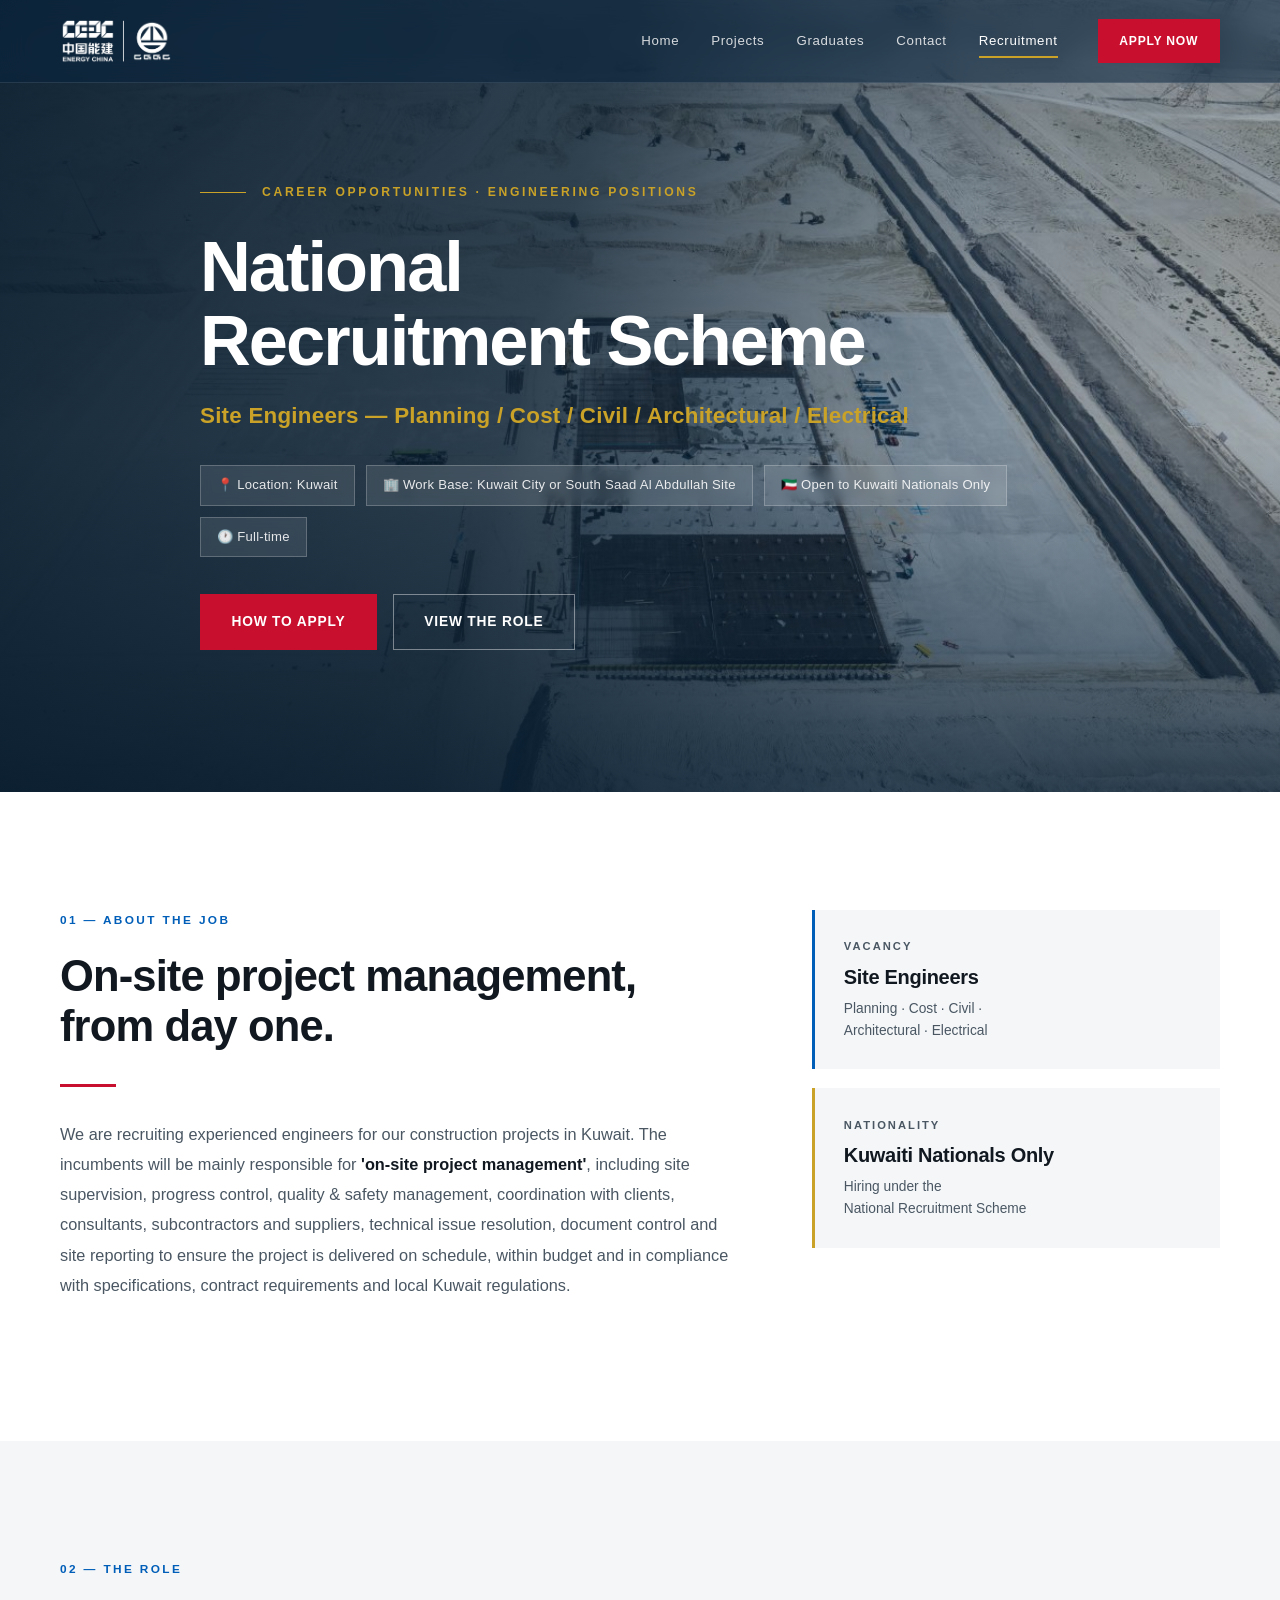
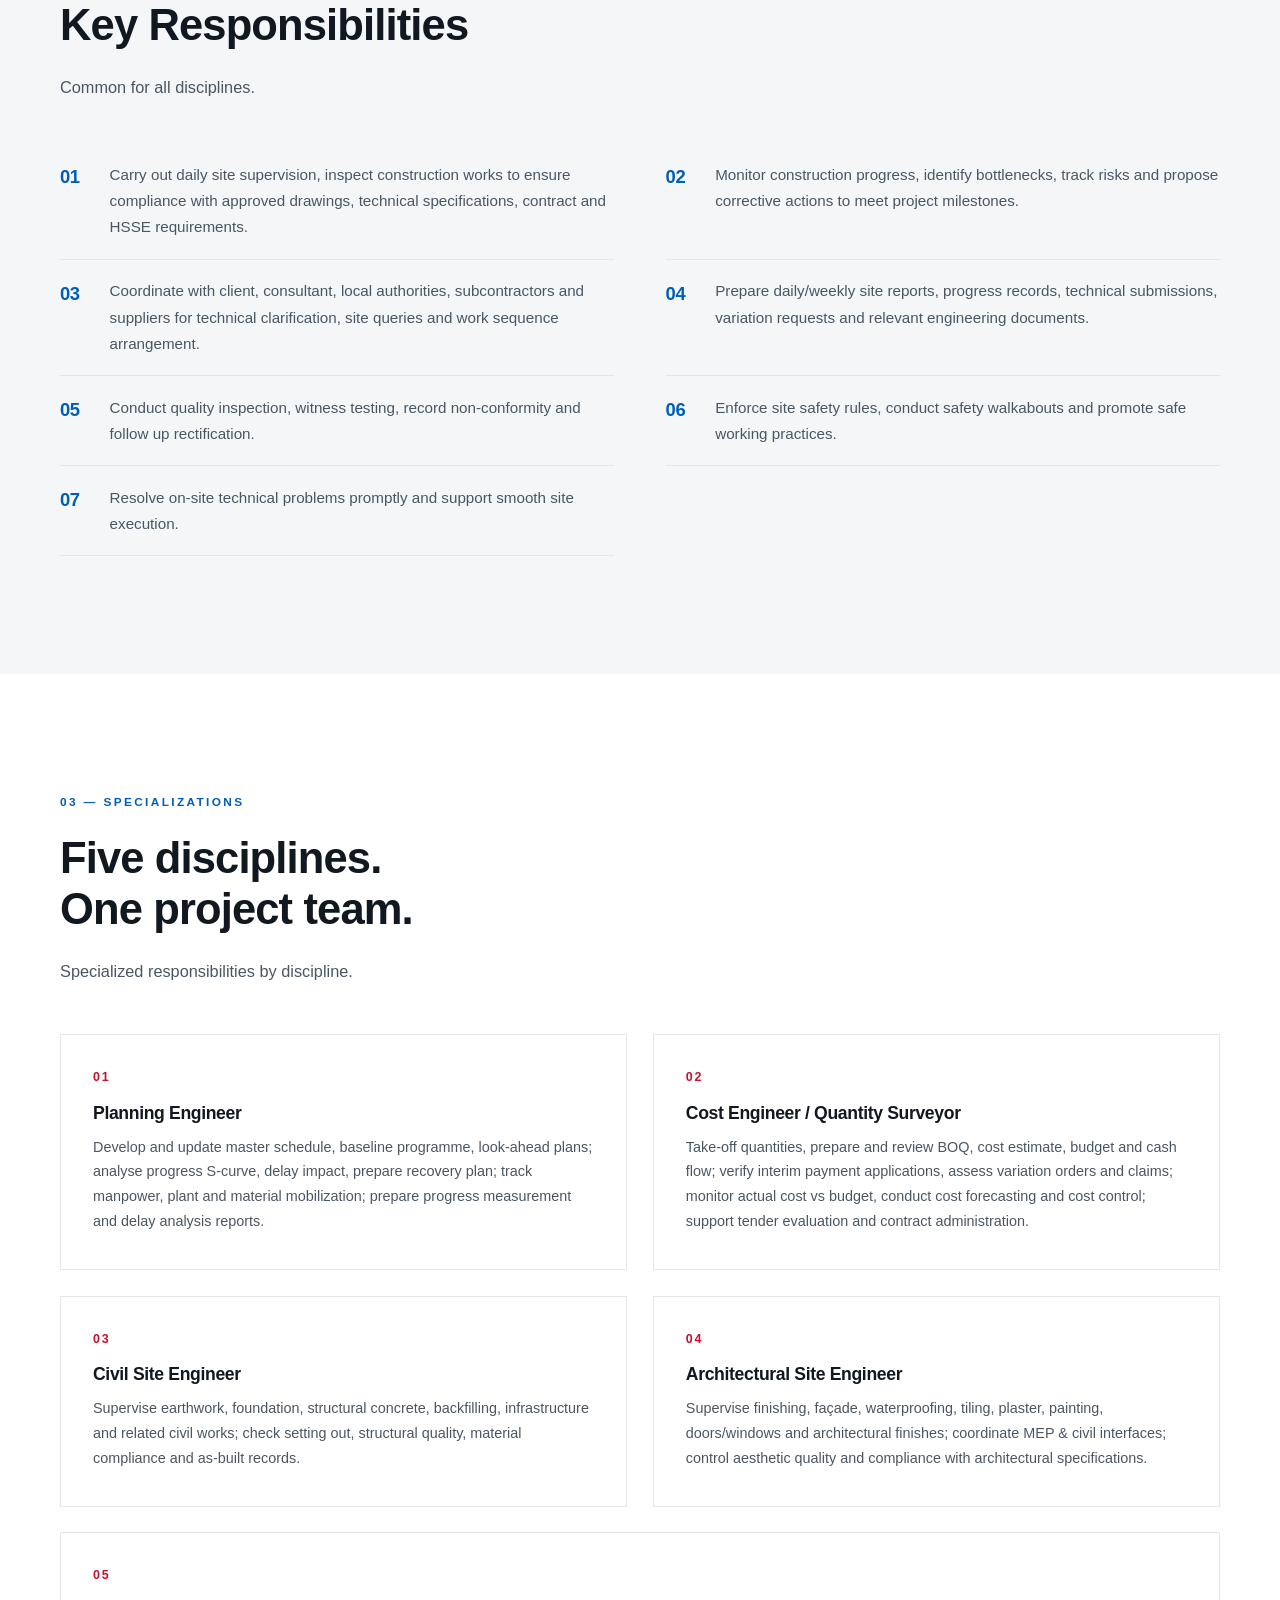
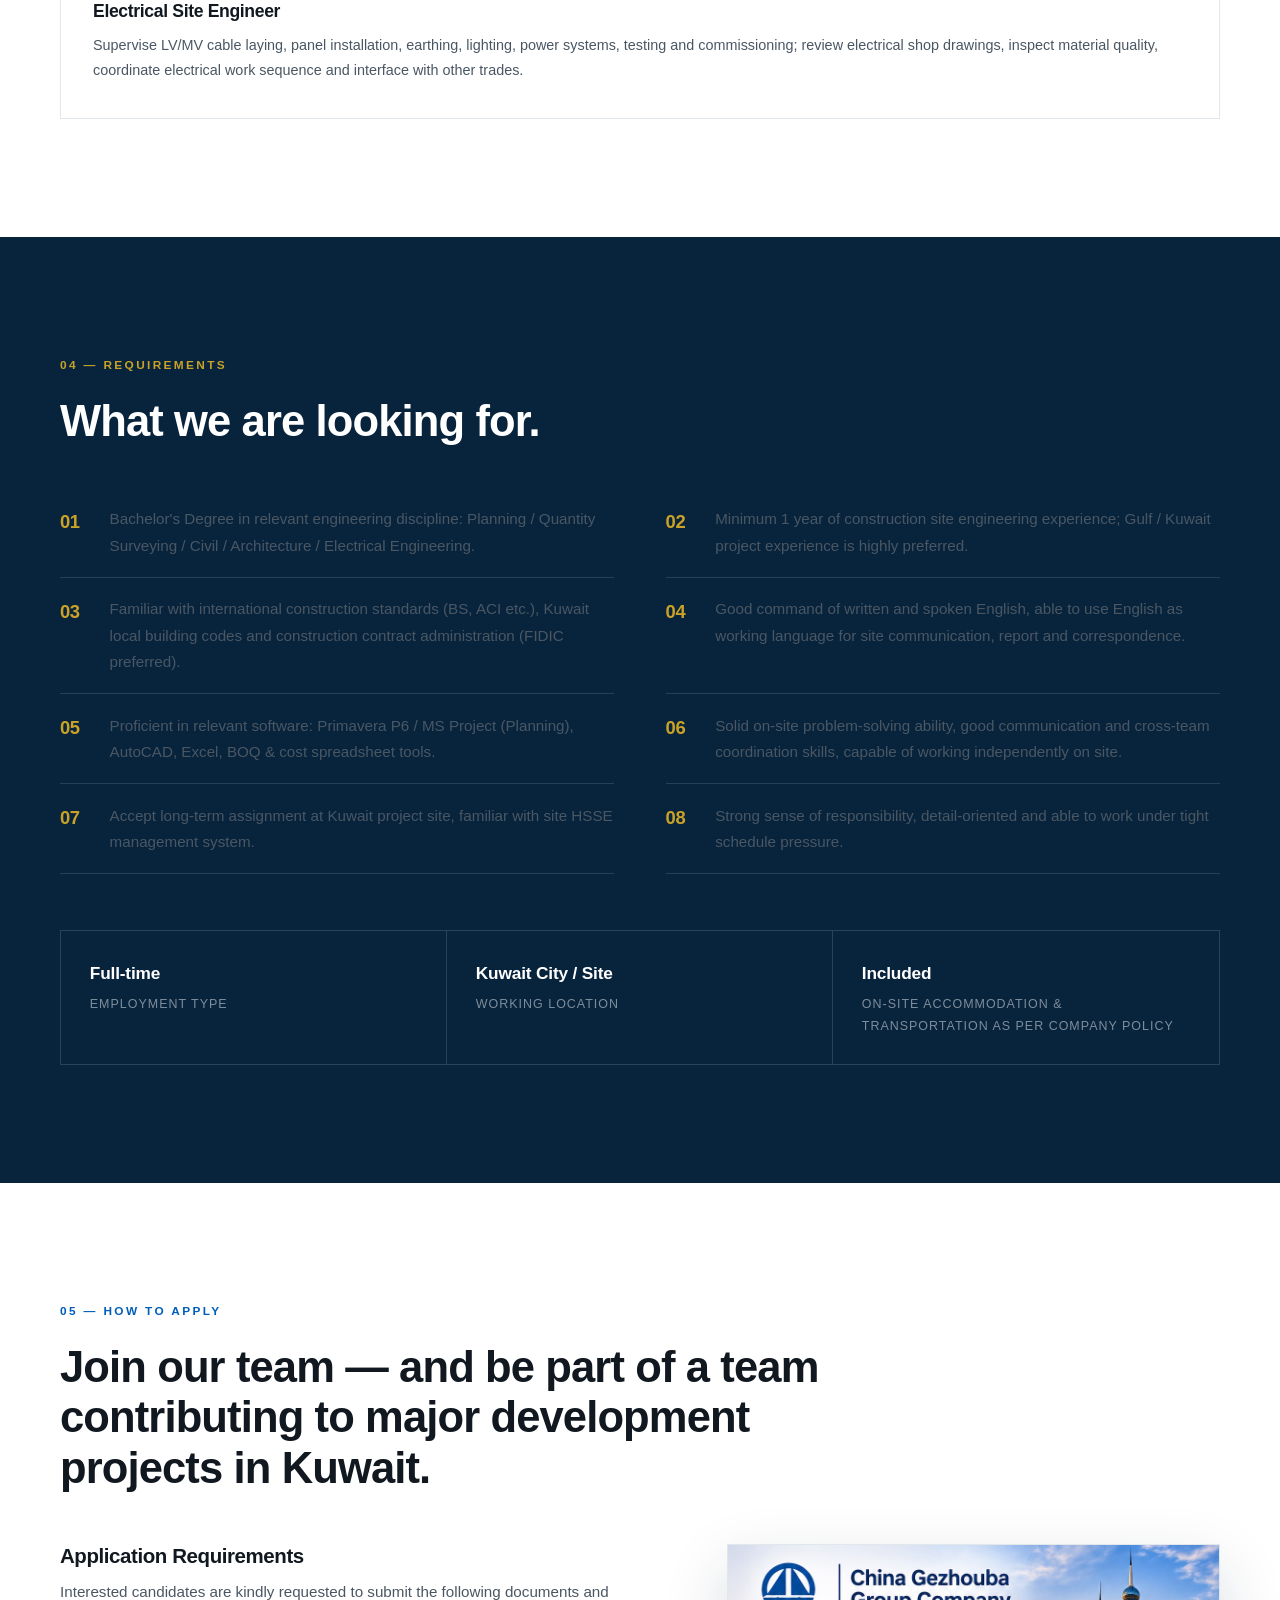
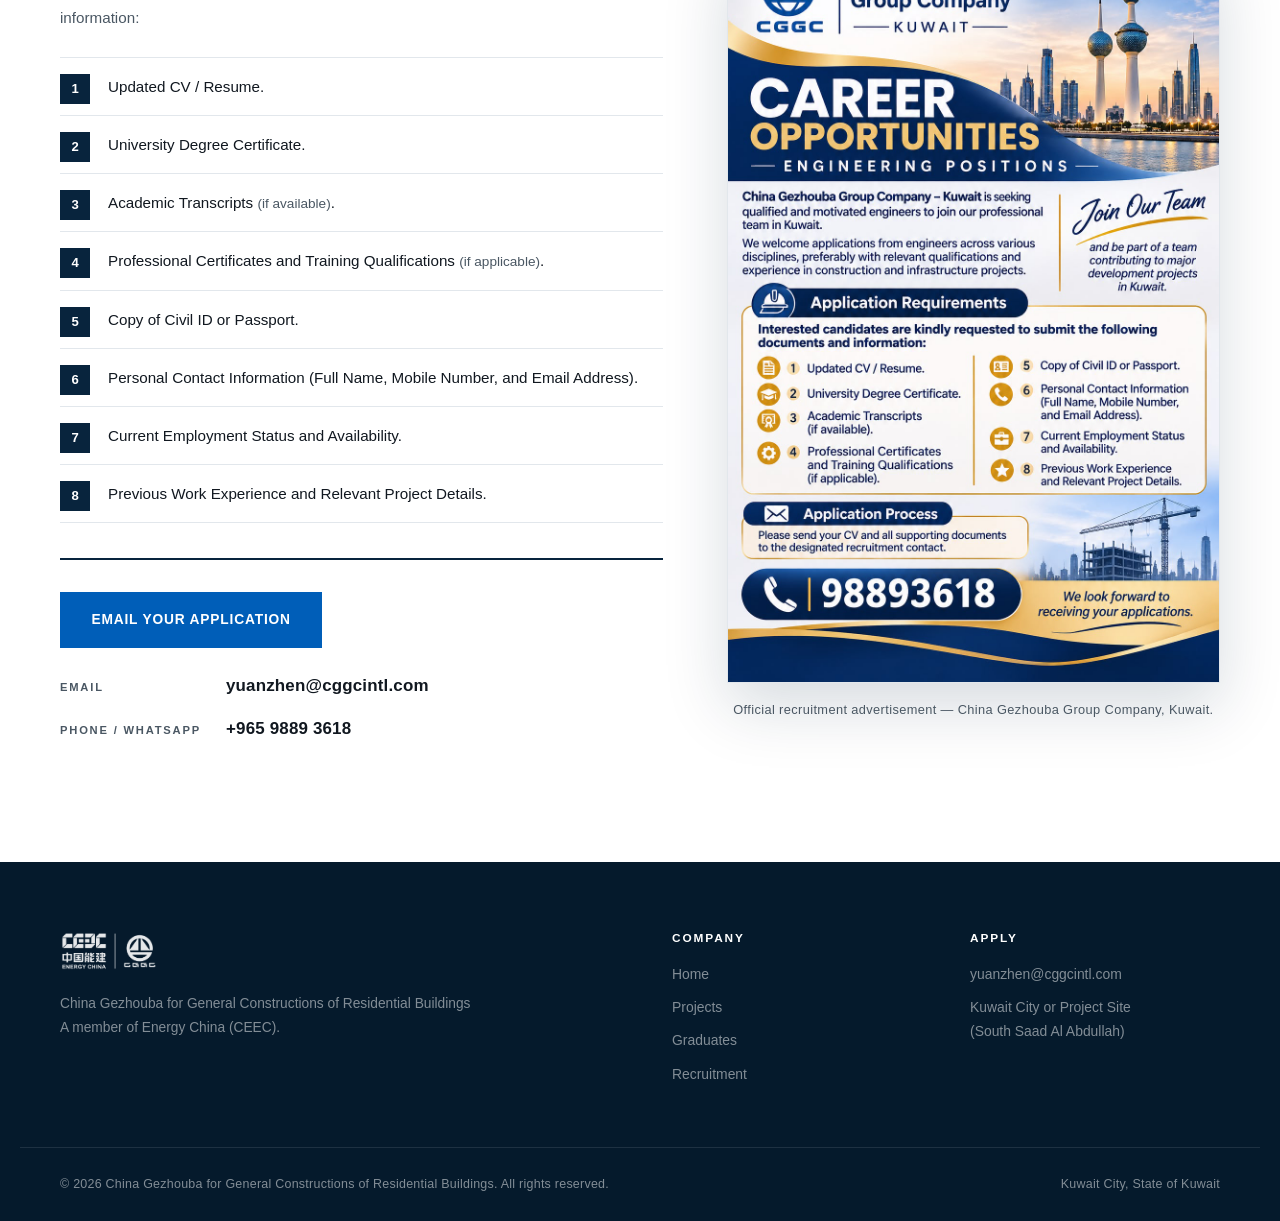
==== recruit.html @ ba500a35 "Add National Recruitment Scheme careers page for Kuwaiti site engineers" ====
<!DOCTYPE html>
<html lang="en">
<head>
<meta charset="UTF-8">
<meta name="viewport" content="width=device-width, initial-scale=1.0">
<title>National Recruitment Scheme — Site Engineers | China Gezhouba Kuwait</title>
<meta name="description" content="China Gezhouba for General Constructions of Residential Buildings is recruiting Kuwaiti Site Engineers (Planning / Cost / Civil / Architectural / Electrical) for projects in Kuwait under the National Recruitment Scheme.">
<meta name="keywords" content="Kuwait jobs, Kuwaiti engineers, site engineer vacancy, national recruitment scheme, China Gezhouba Kuwait careers, civil engineer Kuwait, planning engineer Kuwait">
<meta property="og:type" content="website">
<meta property="og:title" content="National Recruitment Scheme — Site Engineers (Kuwaiti Nationals)">
<meta property="og:description" content="Join China Gezhouba Kuwait as a Site Engineer — Planning, Cost, Civil, Architectural or Electrical. Apply now.">
<meta property="og:image" content="assets/img/job-ad.jpeg">
<link rel="icon" type="image/png" href="assets/img/logo.png">
<link rel="stylesheet" href="styles.css">
<link rel="stylesheet" href="recruit.css">
</head>
<body class="recruit-page">

<!-- ============ HEADER ============ -->
<header class="site-header solid" id="header">
  <div class="container header-inner">
    <a href="index.html" class="brand" aria-label="Back to company home">
      <img src="assets/img/logo.png" alt="China Gezhouba · Energy China" class="brand-logo">
    </a>
    <nav class="nav" id="nav">
      <a href="index.html">Home</a>
      <a href="index.html#projects">Projects</a>
      <a href="index.html#careers">Graduates</a>
      <a href="index.html#contact">Contact</a>
      <a href="recruit.html" class="nav-active">Recruitment</a>
    </nav>
    <a href="#apply" class="btn btn-sm btn-accent header-cta">Apply Now</a>
    <button class="nav-toggle" id="navToggle" aria-label="Toggle navigation" aria-expanded="false">
      <span></span><span></span><span></span>
    </button>
  </div>
</header>

<!-- ============ HERO ============ -->
<section class="rhero">
  <div class="rhero-bg" style="background-image:url('assets/img/project-construction.jpg')"></div>
  <div class="hero-overlay"></div>
  <div class="container rhero-content">
    <p class="eyebrow"><span class="eyebrow-line"></span>Career Opportunities · Engineering Positions</p>
    <h1>National<br>Recruitment Scheme</h1>
    <p class="rhero-sub">Site Engineers — Planning / Cost / Civil / Architectural / Electrical</p>
    <div class="rhero-tags">
      <span class="rtag">📍 Location: Kuwait</span>
      <span class="rtag">🏢 Work Base: Kuwait City or South Saad Al Abdullah Site</span>
      <span class="rtag">🇰🇼 Open to Kuwaiti Nationals Only</span>
      <span class="rtag">🕐 Full-time</span>
    </div>
    <div class="hero-actions">
      <a href="#apply" class="btn btn-accent">How to Apply</a>
      <a href="#vacancy" class="btn btn-ghost">View the Role</a>
    </div>
  </div>
</section>

<!-- ============ JOB SUMMARY ============ -->
<section class="section" id="vacancy">
  <div class="container">
    <div class="rgrid">
      <div class="reveal">
        <p class="section-label">01 — About the Job</p>
        <h2 class="section-title">On-site project management,<br>from day one.</h2>
        <div class="rule"></div>
        <p class="about-body">We are recruiting experienced engineers for our construction projects in Kuwait. The incumbents will be mainly responsible for <strong>'on-site project management'</strong>, including site supervision, progress control, quality &amp; safety management, coordination with clients, consultants, subcontractors and suppliers, technical issue resolution, document control and site reporting to ensure the project is delivered on schedule, within budget and in compliance with specifications, contract requirements and local Kuwait regulations.</p>
      </div>
      <aside class="rside reveal">
        <div class="kicker-card">
          <p class="kicker-title">Vacancy</p>
          <strong>Site Engineers</strong>
          <p class="kicker-list">Planning · Cost · Civil ·<br>Architectural · Electrical</p>
        </div>
        <div class="kicker-card gold">
          <p class="kicker-title">Nationality</p>
          <strong>Kuwaiti Nationals Only</strong>
          <p class="kicker-list">Hiring under the<br>National Recruitment Scheme</p>
        </div>
      </aside>
    </div>
  </div>
</section>

<!-- ============ RESPONSIBILITIES ============ -->
<section class="section section-mist" id="responsibilities">
  <div class="container">
    <div class="reveal">
      <p class="section-label">02 — The Role</p>
      <h2 class="section-title">Key Responsibilities</h2>
      <p class="section-sub">Common for all disciplines.</p>
    </div>
    <ol class="rlist reveal">
      <li>Carry out daily site supervision, inspect construction works to ensure compliance with approved drawings, technical specifications, contract and HSSE requirements.</li>
      <li>Monitor construction progress, identify bottlenecks, track risks and propose corrective actions to meet project milestones.</li>
      <li>Coordinate with client, consultant, local authorities, subcontractors and suppliers for technical clarification, site queries and work sequence arrangement.</li>
      <li>Prepare daily/weekly site reports, progress records, technical submissions, variation requests and relevant engineering documents.</li>
      <li>Conduct quality inspection, witness testing, record non-conformity and follow up rectification.</li>
      <li>Enforce site safety rules, conduct safety walkabouts and promote safe working practices.</li>
      <li>Resolve on-site technical problems promptly and support smooth site execution.</li>
    </ol>
  </div>
</section>

<!-- ============ DISCIPLINES ============ -->
<section class="section" id="disciplines">
  <div class="container">
    <div class="reveal">
      <p class="section-label">03 — Specializations</p>
      <h2 class="section-title">Five disciplines.<br>One project team.</h2>
      <p class="section-sub">Specialized responsibilities by discipline.</p>
    </div>
    <div class="disc-grid">
      <article class="disc-card reveal">
        <span class="disc-no">01</span>
        <h3>Planning Engineer</h3>
        <p>Develop and update master schedule, baseline programme, look-ahead plans; analyse progress S-curve, delay impact, prepare recovery plan; track manpower, plant and material mobilization; prepare progress measurement and delay analysis reports.</p>
      </article>
      <article class="disc-card reveal">
        <span class="disc-no">02</span>
        <h3>Cost Engineer / Quantity Surveyor</h3>
        <p>Take-off quantities, prepare and review BOQ, cost estimate, budget and cash flow; verify interim payment applications, assess variation orders and claims; monitor actual cost vs budget, conduct cost forecasting and cost control; support tender evaluation and contract administration.</p>
      </article>
      <article class="disc-card reveal">
        <span class="disc-no">03</span>
        <h3>Civil Site Engineer</h3>
        <p>Supervise earthwork, foundation, structural concrete, backfilling, infrastructure and related civil works; check setting out, structural quality, material compliance and as-built records.</p>
      </article>
      <article class="disc-card reveal">
        <span class="disc-no">04</span>
        <h3>Architectural Site Engineer</h3>
        <p>Supervise finishing, façade, waterproofing, tiling, plaster, painting, doors/windows and architectural finishes; coordinate MEP &amp; civil interfaces; control aesthetic quality and compliance with architectural specifications.</p>
      </article>
      <article class="disc-card reveal">
        <span class="disc-no">05</span>
        <h3>Electrical Site Engineer</h3>
        <p>Supervise LV/MV cable laying, panel installation, earthing, lighting, power systems, testing and commissioning; review electrical shop drawings, inspect material quality, coordinate electrical work sequence and interface with other trades.</p>
      </article>
    </div>
  </div>
</section>

<!-- ============ REQUIREMENTS ============ -->
<section class="section section-dark" id="requirements">
  <div class="container">
    <div class="reveal">
      <p class="section-label light">04 — Requirements</p>
      <h2 class="section-title light">What we are looking for.</h2>
    </div>
    <ol class="rlist dark reveal">
      <li>Bachelor's Degree in relevant engineering discipline: Planning / Quantity Surveying / Civil / Architecture / Electrical Engineering.</li>
      <li>Minimum 1 year of construction site engineering experience; Gulf / Kuwait project experience is highly preferred.</li>
      <li>Familiar with international construction standards (BS, ACI etc.), Kuwait local building codes and construction contract administration (FIDIC preferred).</li>
      <li>Good command of written and spoken English, able to use English as working language for site communication, report and correspondence.</li>
      <li>Proficient in relevant software: Primavera P6 / MS Project (Planning), AutoCAD, Excel, BOQ &amp; cost spreadsheet tools.</li>
      <li>Solid on-site problem-solving ability, good communication and cross-team coordination skills, capable of working independently on site.</li>
      <li>Accept long-term assignment at Kuwait project site, familiar with site HSSE management system.</li>
      <li>Strong sense of responsibility, detail-oriented and able to work under tight schedule pressure.</li>
    </ol>

    <div class="benefits reveal">
      <div class="benefit"><strong>Full-time</strong><span>Employment type</span></div>
      <div class="benefit"><strong>Kuwait City / Site</strong><span>Working location</span></div>
      <div class="benefit"><strong>Included</strong><span>On-site accommodation &amp; transportation as per company policy</span></div>
    </div>
  </div>
</section>

<!-- ============ APPLY ============ -->
<section class="section" id="apply">
  <div class="container">
    <div class="apply-head reveal">
      <p class="section-label">05 — How to Apply</p>
      <h2 class="section-title">Join our team — and be part of a team<br>contributing to major development projects in Kuwait.</h2>
    </div>

    <div class="apply-grid">
      <div class="docs reveal">
        <h3>Application Requirements</h3>
        <p class="docs-note">Interested candidates are kindly requested to submit the following documents and information:</p>
        <ol class="docs-list">
          <li>Updated CV / Resume.</li>
          <li>University Degree Certificate.</li>
          <li>Academic Transcripts <em>(if available)</em>.</li>
          <li>Professional Certificates and Training Qualifications <em>(if applicable)</em>.</li>
          <li>Copy of Civil ID or Passport.</li>
          <li>Personal Contact Information (Full Name, Mobile Number, and Email Address).</li>
          <li>Current Employment Status and Availability.</li>
          <li>Previous Work Experience and Relevant Project Details.</li>
        </ol>
        <div class="apply-cta">
          <a class="btn btn-primary" href="mailto:yuanzhen@cggcintl.com?subject=Application%20-%20Site%20Engineer%20(National%20Recruitment%20Scheme)">Email Your Application</a>
          <div class="apply-contacts">
            <p><span>Email</span><strong>yuanzhen@cggcintl.com</strong></p>
            <p><span>Phone / WhatsApp</span><strong dir="ltr">+965 9889 3618</strong></p>
          </div>
        </div>
      </div>
      <figure class="ad-figure reveal">
        <img src="assets/img/job-ad.jpeg" alt="China Gezhouba Kuwait — Career Opportunities, Engineering Positions recruitment advertisement">
        <figcaption>Official recruitment advertisement — China Gezhouba Group Company, Kuwait.</figcaption>
      </figure>
    </div>
  </div>
</section>

<!-- ============ FOOTER ============ -->
<footer class="site-footer">
  <div class="container footer-inner">
    <div class="footer-brand">
      <img src="assets/img/logo.png" alt="China Gezhouba · Energy China">
      <p>China Gezhouba for General Constructions of Residential Buildings<br>A member of Energy China (CEEC).</p>
    </div>
    <div class="footer-links">
      <div>
        <h5>Company</h5>
        <a href="index.html">Home</a>
        <a href="index.html#projects">Projects</a>
        <a href="index.html#careers">Graduates</a>
        <a href="recruit.html">Recruitment</a>
      </div>
      <div>
        <h5>Apply</h5>
        <a href="mailto:yuanzhen@cggcintl.com">yuanzhen@cggcintl.com</a>
        <p class="footer-addr">Kuwait City or Project Site<br>(South Saad Al Abdullah)</p>
      </div>
    </div>
  </div>
  <div class="container footer-bottom">
    <p>© <span id="year">2026</span> China Gezhouba for General Constructions of Residential Buildings. All rights reserved.</p>
    <p>Kuwait City, State of Kuwait</p>
  </div>
</footer>

<script src="script.js"></script>
</body>
</html>
---- styles.css ----
/* ============================================================
   China Gezhouba for General Constructions of Residential Buildings
   ============================================================ */

:root{
  --navy:#08243D;
  --navy-deep:#051A2C;
  --navy-soft:#0E3557;
  --blue:#005EB8;
  --blue-light:#1E7FD4;
  --red:#C8102E;
  --gold:#C9A227;
  --ink:#111820;
  --body:#4A5763;
  --line:#E2E7EC;
  --mist:#F4F6F8;
  --white:#FFFFFF;

  --ff: "Inter", -apple-system, BlinkMacSystemFont, "Segoe UI", "Helvetica Neue", Arial, "Noto Sans", sans-serif;
  --max:1240px;
  --ease:cubic-bezier(.22,.61,.36,1);
}

*,*::before,*::after{box-sizing:border-box}
html{scroll-behavior:smooth;-webkit-text-size-adjust:100%}
body{
  margin:0;
  font-family:var(--ff);
  color:var(--body);
  background:var(--white);
  font-size:16px;
  line-height:1.7;
  -webkit-font-smoothing:antialiased;
  overflow-x:hidden;
}
img{max-width:100%;display:block}
a{color:inherit;text-decoration:none}
h1,h2,h3,h4,h5{margin:0;color:var(--ink);font-weight:600;letter-spacing:-.02em;line-height:1.15}
p{margin:0}
.container{width:100%;max-width:var(--max);margin:0 auto;padding:0 40px}
@media(max-width:768px){.container{padding:0 22px}}

/* ---------- Buttons ---------- */
.btn{
  display:inline-flex;align-items:center;justify-content:center;gap:.55rem;
  padding:.95rem 1.9rem;
  font-size:.86rem;font-weight:600;letter-spacing:.06em;text-transform:uppercase;
  border:1px solid transparent;cursor:pointer;
  transition:all .3s var(--ease);
  white-space:nowrap;
}
.btn-primary{background:var(--blue);color:#fff}
.btn-primary:hover{background:var(--blue-light);transform:translateY(-2px);box-shadow:0 12px 28px rgba(0,94,184,.32)}
.btn-accent{background:var(--red);color:#fff}
.btn-accent:hover{background:#a80d26;transform:translateY(-2px)}
.btn-ghost{background:transparent;color:#fff;border-color:rgba(255,255,255,.42)}
.btn-ghost:hover{background:rgba(255,255,255,.12);border-color:#fff}
.btn-sm{padding:.68rem 1.3rem;font-size:.76rem}

/* ---------- Header ---------- */
.site-header{
  position:fixed;top:0;left:0;right:0;z-index:1000;
  background:rgba(8,36,61,.55);
  backdrop-filter:blur(14px);-webkit-backdrop-filter:blur(14px);
  border-bottom:1px solid rgba(255,255,255,.1);
  transition:background .4s var(--ease),box-shadow .4s var(--ease);
}
.site-header.solid{background:rgba(8,36,61,.97);box-shadow:0 2px 26px rgba(0,0,0,.24)}
.header-inner{display:flex;align-items:center;justify-content:space-between;gap:2rem;height:82px;transition:height .35s var(--ease)}
.site-header.solid .header-inner{height:70px}
.brand{display:flex;align-items:center;flex:0 0 auto}
.brand-logo{height:44px;width:auto;filter:brightness(0) invert(1);transition:height .35s var(--ease)}
.site-header.solid .brand-logo{height:38px}
.nav{display:flex;align-items:center;gap:2rem;margin-left:auto}
.nav a{
  font-size:.83rem;font-weight:500;letter-spacing:.05em;
  color:rgba(255,255,255,.82);position:relative;padding:.35rem 0;
  transition:color .25s;
}
.nav a::after{content:"";position:absolute;left:0;bottom:0;height:1.5px;width:0;background:var(--gold);transition:width .3s var(--ease)}
.nav a:hover{color:#fff}
.nav a:hover::after{width:100%}
.header-cta{margin-left:.5rem}
.nav-toggle{display:none;background:none;border:0;padding:.5rem;cursor:pointer;flex-direction:column;gap:5px}
.nav-toggle span{display:block;width:24px;height:2px;background:#fff;transition:.3s}

@media(max-width:1040px){
  .nav{
    position:fixed;top:0;right:0;height:100vh;width:min(78vw,340px);
    background:var(--navy-deep);flex-direction:column;justify-content:center;
    align-items:flex-start;gap:1.6rem;padding:3rem 2.4rem;
    transform:translateX(100%);transition:transform .42s var(--ease);
    margin:0;
  }
  .nav.open{transform:translateX(0)}
  .nav a{font-size:1.05rem}
  .nav-toggle{display:flex;z-index:1001;margin-left:auto}
  .header-cta{display:none}
  .nav-toggle.active span:nth-child(1){transform:translateY(7px) rotate(45deg)}
  .nav-toggle.active span:nth-child(2){opacity:0}
  .nav-toggle.active span:nth-child(3){transform:translateY(-7px) rotate(-45deg)}
}

/* ---------- Hero ---------- */
.hero{position:relative;min-height:100vh;display:flex;align-items:center;padding:150px 0 210px;overflow:hidden}
.hero-bg{
  position:absolute;inset:0;
  background-size:cover;background-position:center 40%;
  transform:scale(1.06);animation:heroZoom 26s ease-out forwards;
}
@keyframes heroZoom{to{transform:scale(1)}}
.hero-overlay{
  position:absolute;inset:0;
  background:
    linear-gradient(105deg,rgba(5,26,44,.94) 0%,rgba(5,26,44,.82) 42%,rgba(8,36,61,.42) 72%,rgba(8,36,61,.28) 100%),
    linear-gradient(to top,rgba(5,26,44,.72) 0%,transparent 45%);
}
.hero-content{position:relative;z-index:2;color:#fff;max-width:920px}
.eyebrow{
  display:flex;align-items:center;gap:1rem;
  font-size:.76rem;letter-spacing:.22em;text-transform:uppercase;
  color:var(--gold);font-weight:600;margin-bottom:1.7rem;
}
.eyebrow-line{display:block;width:46px;height:1px;background:var(--gold)}
.hero h1{
  color:#fff;font-size:clamp(2.35rem,5.2vw,4.35rem);
  font-weight:700;letter-spacing:-.028em;line-height:1.06;
  margin-bottom:1.9rem;
}
.h1-sub{font-size:.58em;font-weight:400;color:rgba(255,255,255,.86);letter-spacing:-.012em;line-height:1.28;display:inline-block;margin-top:.35em}
.hero-lead{
  font-size:clamp(1rem,1.5vw,1.18rem);color:rgba(255,255,255,.78);
  max-width:600px;margin-bottom:2.6rem;line-height:1.75;
}
.hero-actions{display:flex;gap:1rem;flex-wrap:wrap}

.hero-stats{
  position:absolute;bottom:0;left:0;right:0;z-index:3;
  background:rgba(5,26,44,.55);
  backdrop-filter:blur(10px);
  border-top:1px solid rgba(255,255,255,.14);
}
.hero-stats-inner{display:grid;grid-template-columns:repeat(4,1fr)}
.hs{padding:1.6rem 0;border-right:1px solid rgba(255,255,255,.12)}
.hs:last-child{border-right:0}
.hs strong{display:block;color:#fff;font-size:1.95rem;font-weight:700;letter-spacing:-.02em;line-height:1}
.hs strong::after{content:attr(data-suffix);font-size:.6em;font-weight:500;letter-spacing:0;margin-left:.12em;color:rgba(255,255,255,.72)}
.hs span{display:block;font-size:.74rem;letter-spacing:.12em;text-transform:uppercase;color:rgba(255,255,255,.6);margin-top:.55rem}
@media(max-width:860px){
  .hero{padding-bottom:200px;min-height:auto}
  .hero-stats-inner{grid-template-columns:1fr 1fr}
  .hs:nth-child(2){border-right:0}
  .hs:nth-child(1),.hs:nth-child(2){border-bottom:1px solid rgba(255,255,255,.12)}
  .hs strong{font-size:1.55rem}
}

/* ---------- Sections ---------- */
.section{padding:118px 0}
@media(max-width:768px){.section{padding:80px 0}}
.section-mist{background:var(--mist)}
.section-dark{background:var(--navy);color:rgba(255,255,255,.72)}
.section-label{
  font-size:.74rem;font-weight:700;letter-spacing:.2em;text-transform:uppercase;
  color:var(--blue);margin-bottom:1.3rem;
}
.section-label.light{color:var(--gold)}
.section-title{font-size:clamp(1.85rem,3.4vw,2.9rem);line-height:1.16;margin-bottom:1.5rem}
.section-title.light{color:#fff}
.section-sub{font-size:1.02rem;max-width:640px;color:var(--body)}
.section-head{margin-bottom:4rem;max-width:820px}
.section-head .section-sub{margin-top:.4rem}
.rule{width:56px;height:3px;background:var(--red);margin:2rem 0}

/* ---------- About ---------- */
.about-grid{display:grid;grid-template-columns:.85fr 1.15fr;gap:5.5rem;align-items:start}
.about-note{font-size:.94rem;color:var(--body);line-height:1.8;border-left:2px solid var(--line);padding-left:1.3rem}
.about-note strong{color:var(--ink)}
.about-body{font-size:1.02rem;line-height:1.85;color:var(--body);margin-bottom:1.45rem}
.about-body strong{color:var(--ink);font-weight:600}
.about-pillars{display:grid;grid-template-columns:repeat(3,1fr);gap:1.6rem;margin-top:2.8rem;padding-top:2.6rem;border-top:1px solid var(--line)}
.pillar-no{
  display:block;font-size:.72rem;font-weight:700;letter-spacing:.16em;
  text-transform:uppercase;color:var(--blue);margin-bottom:.6rem;
}
.pillar p{font-size:.9rem;line-height:1.7;color:var(--body)}
@media(max-width:960px){
  .about-grid{grid-template-columns:1fr;gap:3rem}
  .about-pillars{grid-template-columns:1fr;gap:1.4rem}
}

/* ---------- Figures ---------- */
.figures-head{display:grid;grid-template-columns:1fr 1fr;gap:4rem;align-items:end;margin-bottom:4.5rem}
.figures-intro{font-size:.98rem;line-height:1.8;color:rgba(255,255,255,.6)}
.figures-grid{display:grid;grid-template-columns:repeat(3,1fr);border-top:1px solid rgba(255,255,255,.14);border-left:1px solid rgba(255,255,255,.14)}
.figure{
  padding:2.4rem 2rem;border-right:1px solid rgba(255,255,255,.14);
  border-bottom:1px solid rgba(255,255,255,.14);
}
.figure strong{display:block;color:#fff;font-size:clamp(1.9rem,3.2vw,2.7rem);font-weight:700;letter-spacing:-.03em;line-height:1}
.figure strong::after{content:attr(data-suffix);font-size:.52em;font-weight:500;letter-spacing:0;margin-left:.14em;color:rgba(201,162,39,.9)}
.figure span{display:block;margin-top:.7rem;font-size:.79rem;letter-spacing:.1em;text-transform:uppercase;color:rgba(255,255,255,.5)}
.rankings{display:grid;grid-template-columns:repeat(3,1fr);gap:2.5rem;margin-top:3.5rem}
.rank{display:flex;align-items:baseline;gap:1rem}
.rank-no{
  font-size:2.3rem;font-weight:700;color:var(--gold);
  letter-spacing:-.03em;line-height:1;flex:0 0 auto;
}
.rank-no::before{content:"No. ";font-size:.95rem;font-weight:600;letter-spacing:.04em;color:rgba(255,255,255,.45)}
.rank p{font-size:.85rem;line-height:1.5;color:rgba(255,255,255,.6)}
@media(max-width:960px){
  .figures-head{grid-template-columns:1fr;gap:1.8rem}
  .figures-grid{grid-template-columns:1fr 1fr}
  .rankings{grid-template-columns:1fr;gap:1.4rem}
}

/* ---------- Capabilities ---------- */
.cap-grid{display:grid;grid-template-columns:repeat(3,1fr);gap:0;border-top:1px solid var(--line);border-left:1px solid var(--line)}
.cap-card{
  padding:2.4rem 2rem 2.6rem;border-right:1px solid var(--line);border-bottom:1px solid var(--line);
  background:#fff;transition:background .35s var(--ease),transform .35s var(--ease);
}
.cap-card:hover{background:var(--mist)}
.cap-icon{width:34px;height:34px;color:var(--blue);margin-bottom:1.5rem}
.cap-icon svg{width:100%;height:100%;stroke-linecap:round;stroke-linejoin:round}
.cap-card h3{font-size:1.06rem;margin-bottom:.7rem;letter-spacing:-.01em}
.cap-card p{font-size:.9rem;line-height:1.72;color:var(--body)}
@media(max-width:1000px){.cap-grid{grid-template-columns:1fr 1fr}}
@media(max-width:620px){.cap-grid{grid-template-columns:1fr}}

/* ---------- Map ---------- */
.map-wrap{position:relative;background:#fff;border:1px solid var(--line);padding:3rem 2rem 1.5rem}
.world-map{width:100%;height:auto;opacity:.92}
.map-legend{display:flex;gap:2.4rem;justify-content:center;flex-wrap:wrap;padding-top:1.2rem;border-top:1px solid var(--line);margin-top:1rem}
.map-legend span{display:flex;align-items:center;gap:.6rem;font-size:.82rem;letter-spacing:.06em;color:var(--body)}
.map-legend i{display:block;width:9px;height:9px;background:var(--red);border-radius:50%}

/* ---------- Kuwait ---------- */
.kuwait-grid{display:grid;grid-template-columns:1.15fr .85fr;gap:5rem;align-items:start;margin-bottom:5rem}
.kuwait-panel{background:var(--mist);padding:2.6rem 2.2rem;border-top:3px solid var(--blue)}
.kp-row{display:flex;justify-content:space-between;align-items:baseline;gap:1.4rem;padding:1rem 0;border-bottom:1px solid var(--line)}
.kp-row:last-child{border-bottom:0}
.kp-row span{font-size:.82rem;letter-spacing:.04em;color:var(--body)}
.kp-row strong{font-size:.92rem;color:var(--ink);font-weight:600;text-align:right}
.timeline{display:grid;grid-template-columns:repeat(4,1fr);gap:0;border-top:1px solid var(--line)}
.tl-item{padding:2rem 1.8rem 0;border-right:1px solid var(--line);position:relative}
.tl-item:last-child{border-right:0}
.tl-item::before{
  content:"";position:absolute;top:-5px;left:1.8rem;
  width:9px;height:9px;border-radius:50%;background:var(--red);
}
.tl-year{display:block;font-size:1.25rem;font-weight:700;color:var(--blue);letter-spacing:-.02em;margin-bottom:.7rem}
.tl-item p{font-size:.88rem;line-height:1.7;color:var(--body)}
@media(max-width:960px){
  .kuwait-grid{grid-template-columns:1fr;gap:2.8rem}
  .timeline{grid-template-columns:1fr 1fr}
  .tl-item{padding-bottom:1.8rem;border-bottom:1px solid var(--line)}
}

/* ---------- Projects ---------- */
.projects{display:grid;grid-template-columns:1fr 1fr;gap:2.5rem}
.project{background:rgba(255,255,255,.04);border:1px solid rgba(255,255,255,.12);overflow:hidden;transition:border-color .35s,transform .35s var(--ease)}
.project:hover{border-color:rgba(201,162,39,.55);transform:translateY(-4px)}
.project-media{position:relative;aspect-ratio:16/10;overflow:hidden;background:var(--navy-deep)}
.project-media img{width:100%;height:100%;object-fit:cover;transition:transform .8s var(--ease);filter:saturate(.92)}
.project:hover .project-media img{transform:scale(1.05)}
.project-body{padding:1.9rem 2rem 2.2rem}
.project-tag{font-size:.7rem;font-weight:700;letter-spacing:.16em;text-transform:uppercase;color:var(--gold);margin-bottom:.8rem}
.project-body h3{color:#fff;font-size:1.28rem;margin-bottom:.35rem}
.project-scope{font-size:.83rem;color:rgba(255,255,255,.45);letter-spacing:.02em;margin-bottom:.9rem}
.project-desc{font-size:.9rem;line-height:1.75;color:rgba(255,255,255,.62)}
@media(max-width:840px){.projects{grid-template-columns:1fr;gap:1.8rem}}

/* ---------- Careers ---------- */
.careers-grid{display:grid;grid-template-columns:1fr 1fr;gap:5rem;align-items:start}
.careers-copy .btn{margin-top:1.4rem}
.careers-cards{display:flex;flex-direction:column;gap:0;border-top:1px solid var(--line)}
.ccard{padding:1.9rem 0;border-bottom:1px solid var(--line);display:grid;grid-template-columns:auto 1fr;gap:.4rem 1.6rem;align-items:baseline}
.cnum{font-size:.78rem;font-weight:700;color:var(--red);letter-spacing:.1em;grid-row:span 2;align-self:start;padding-top:.3rem}
.ccard h4{font-size:1.04rem;margin-bottom:.35rem}
.ccard p{font-size:.9rem;line-height:1.7;color:var(--body);grid-column:2}
@media(max-width:960px){.careers-grid{grid-template-columns:1fr;gap:2.6rem}}

/* ---------- Contact ---------- */
.contact{padding-bottom:100px}
.contact-grid{display:grid;grid-template-columns:1fr 1fr;gap:5rem;align-items:start}
.contact-lead{font-size:1rem;line-height:1.8;color:rgba(255,255,255,.6);max-width:440px}
.contact-cards{display:flex;flex-direction:column;gap:1px;background:rgba(255,255,255,.12)}
.contact-card{
  display:block;background:var(--navy);padding:1.8rem 2rem;
  transition:background .3s var(--ease);
}
a.contact-card:hover{background:var(--navy-soft)}
.cc-label{display:block;font-size:.7rem;font-weight:700;letter-spacing:.18em;text-transform:uppercase;color:var(--gold);margin-bottom:.6rem}
.contact-card strong{display:block;color:#fff;font-size:1.05rem;font-weight:500;line-height:1.6;letter-spacing:-.01em}
.cc-link{display:inline-block;margin-top:.7rem;font-size:.8rem;letter-spacing:.08em;color:var(--blue-light)}
@media(max-width:900px){.contact-grid{grid-template-columns:1fr;gap:2.6rem}}

/* ---------- Footer ---------- */
.site-footer{background:var(--navy-deep);color:rgba(255,255,255,.5);padding:70px 0 0}
.footer-inner{display:grid;grid-template-columns:1fr 1fr;gap:4rem;padding-bottom:3.2rem}
.footer-brand img{height:38px;width:auto;filter:brightness(0) invert(1);opacity:.9;margin-bottom:1.4rem}
.footer-brand p{font-size:.86rem;line-height:1.75}
.footer-links{display:grid;grid-template-columns:1fr 1fr;gap:3rem}
.footer-links h5{color:#fff;font-size:.74rem;letter-spacing:.16em;text-transform:uppercase;font-weight:700;margin-bottom:1.1rem}
.footer-links a,.footer-addr{display:block;font-size:.87rem;color:rgba(255,255,255,.5);margin-bottom:.6rem;transition:color .25s;line-height:1.7}
.footer-links a:hover{color:#fff}
.footer-bottom{
  border-top:1px solid rgba(255,255,255,.1);
  padding:1.6rem 40px;display:flex;justify-content:space-between;gap:1rem;flex-wrap:wrap;
  font-size:.78rem;letter-spacing:.02em;
}
@media(max-width:800px){
  .footer-inner{grid-template-columns:1fr;gap:2.6rem}
  .footer-links{gap:2rem}
  .footer-bottom{padding:1.4rem 22px;flex-direction:column;gap:.4rem}
}

/* ---------- Hiring banner (Careers) ---------- */
.hiring-banner{
  display:flex;align-items:center;justify-content:space-between;gap:2rem;
  margin-top:3.6rem;padding:2rem 2.3rem;
  background:linear-gradient(100deg,var(--navy) 0%,var(--navy-soft) 100%);
  border-left:4px solid var(--red);
  transition:transform .3s var(--ease),box-shadow .3s var(--ease);
}
.hiring-banner:hover{transform:translateY(-3px);box-shadow:0 20px 46px rgba(8,36,61,.22)}
.hb-badge{
  display:inline-block;font-size:.68rem;font-weight:700;letter-spacing:.16em;
  text-transform:uppercase;color:#fff;background:var(--red);
  padding:.4rem .9rem;margin-bottom:1rem;
}
.hiring-banner h3{color:#fff;font-size:1.32rem;margin-bottom:.5rem;letter-spacing:-.015em}
.hiring-banner p{font-size:.88rem;color:rgba(255,255,255,.62);line-height:1.65}
.hb-cta{
  flex:0 0 auto;font-size:.84rem;font-weight:600;letter-spacing:.1em;
  text-transform:uppercase;color:var(--gold);white-space:nowrap;
  transition:transform .3s var(--ease);
}
.hiring-banner:hover .hb-cta{transform:translateX(6px)}
@media(max-width:760px){
  .hiring-banner{flex-direction:column;align-items:flex-start;gap:1.4rem;padding:1.8rem 1.6rem}
}

/* ---------- Nav hiring pill ---------- */
.nav a.nav-hiring{color:var(--gold);font-weight:600}
.nav a.nav-hiring::before{content:"●";font-size:.5rem;margin-right:.45rem;vertical-align:.18em}
.nav a.nav-hiring::after{background:var(--red)}

/* ---------- Reveal animation ---------- */
.reveal{opacity:0;transform:translateY(26px);transition:opacity .8s var(--ease),transform .8s var(--ease)}
.reveal.in{opacity:1;transform:none}
@media(prefers-reduced-motion:reduce){
  .reveal{opacity:1;transform:none;transition:none}
  .hero-bg{animation:none}
  html{scroll-behavior:auto}
}
---- recruit.css ----
/* ============================================================
   National Recruitment Scheme — recruit.html
   ============================================================ */

.recruit-page .nav a.nav-active{color:#fff}
.recruit-page .nav a.nav-active::after{width:100%}

/* ---------- Hero ---------- */
.rhero{
  position:relative;min-height:88vh;display:flex;align-items:center;
  padding:150px 0 110px;overflow:hidden;color:#fff;
}
.rhero-bg{
  position:absolute;inset:0;background-size:cover;background-position:center 35%;
  transform:scale(1.05);
}
.rhero-content{position:relative;z-index:2;max-width:960px}
.rhero h1{
  color:#fff;font-size:clamp(2.5rem,5.5vw,4.4rem);font-weight:700;
  letter-spacing:-.028em;line-height:1.05;margin-bottom:1.2rem;
}
.rhero-sub{
  font-size:clamp(1.05rem,1.9vw,1.4rem);color:var(--gold);font-weight:600;
  letter-spacing:.01em;margin-bottom:1.9rem;
}
.rhero-tags{display:flex;flex-wrap:wrap;gap:.7rem;margin-bottom:2.3rem}
.rtag{
  display:inline-flex;align-items:center;gap:.45rem;
  background:rgba(255,255,255,.1);border:1px solid rgba(255,255,255,.22);
  padding:.5rem 1rem;font-size:.82rem;letter-spacing:.02em;
  color:rgba(255,255,255,.88);backdrop-filter:blur(6px);
}
@media(max-width:768px){
  .rhero{padding:130px 0 80px;min-height:auto}
  .rtag{font-size:.74rem;padding:.42rem .8rem}
}

/* ---------- Job summary ---------- */
.rgrid{display:grid;grid-template-columns:1.25fr .75fr;gap:4.5rem;align-items:start}
.rside{display:flex;flex-direction:column;gap:1.2rem}
.kicker-card{
  background:var(--mist);border-left:3px solid var(--blue);
  padding:1.7rem 1.8rem;
}
.kicker-card.gold{border-left-color:var(--gold)}
.kicker-title{
  font-size:.7rem;font-weight:700;letter-spacing:.18em;text-transform:uppercase;
  color:var(--body);margin-bottom:.55rem;
}
.kicker-card strong{display:block;color:var(--ink);font-size:1.25rem;letter-spacing:-.015em;line-height:1.25}
.kicker-list{margin-top:.5rem;font-size:.86rem;color:var(--body);line-height:1.6}
@media(max-width:900px){.rgrid{grid-template-columns:1fr;gap:2.4rem}}

/* ---------- Numbered lists ---------- */
.rlist{
  margin:2.6rem 0 0;padding:0;list-style:none;counter-reset:r;
  display:grid;grid-template-columns:1fr 1fr;gap:0 3.2rem;
}
.rlist li{
  counter-increment:r;position:relative;padding:1.15rem 0 1.15rem 3.1rem;
  border-bottom:1px solid var(--line);font-size:.95rem;line-height:1.72;color:var(--body);
}
.rlist li::before{
  content:counter(r,decimal-leading-zero);
  position:absolute;left:0;top:1.1rem;
  font-size:1.15rem;font-weight:700;color:var(--blue);letter-spacing:-.02em;
}
.rlist.dark li{border-bottom-color:rgba(255,255,255,.13)}
.rlist.dark li::before{color:var(--gold)}
@media(max-width:820px){
  .rlist{grid-template-columns:1fr;gap:0}
  .rlist li{padding-top:.95rem;padding-bottom:.95rem}
}

/* ---------- Disciplines ---------- */
.disc-grid{display:grid;grid-template-columns:repeat(2,1fr);gap:1.6rem;margin-top:3rem}
.disc-card{
  background:#fff;border:1px solid var(--line);padding:2rem 2rem 2.2rem;
  position:relative;transition:transform .3s var(--ease),box-shadow .3s var(--ease);
}
.disc-card:hover{transform:translateY(-4px);box-shadow:0 18px 40px rgba(8,36,61,.09)}
.disc-no{
  display:block;font-size:.78rem;font-weight:700;color:var(--red);
  letter-spacing:.14em;margin-bottom:.9rem;
}
.disc-card h3{font-size:1.1rem;margin-bottom:.75rem}
.disc-card p{font-size:.9rem;line-height:1.72;color:var(--body)}
.disc-card:nth-child(5){grid-column:1 / -1}
@media(max-width:820px){.disc-grid{grid-template-columns:1fr;gap:1.2rem}}

/* ---------- Benefits strip ---------- */
.benefits{
  display:grid;grid-template-columns:repeat(3,1fr);gap:0;margin-top:3.5rem;
  border:1px solid rgba(255,255,255,.14);
}
.benefit{padding:1.7rem 1.8rem;border-right:1px solid rgba(255,255,255,.14)}
.benefit:last-child{border-right:0}
.benefit strong{display:block;color:#fff;font-size:1.08rem;font-weight:600;letter-spacing:-.01em}
.benefit span{display:block;margin-top:.4rem;font-size:.78rem;letter-spacing:.08em;text-transform:uppercase;color:rgba(255,255,255,.48)}
@media(max-width:820px){
  .benefits{grid-template-columns:1fr}
  .benefit{border-right:0;border-bottom:1px solid rgba(255,255,255,.14)}
  .benefit:last-child{border-bottom:0}
}

/* ---------- Apply ---------- */
.apply-head{max-width:860px;margin-bottom:3.2rem}
.apply-grid{display:grid;grid-template-columns:1.1fr .9fr;gap:4rem;align-items:start}
.docs h3{font-size:1.28rem;margin-bottom:.7rem}
.docs-note{font-size:.95rem;color:var(--body);margin-bottom:1.6rem;line-height:1.7}
.docs-list{
  margin:0;padding:0;list-style:none;counter-reset:d;
  border-top:1px solid var(--line);
}
.docs-list li{
  counter-increment:d;position:relative;padding:1rem 0 1rem 3rem;
  border-bottom:1px solid var(--line);font-size:.95rem;line-height:1.65;color:var(--ink);
}
.docs-list li em{color:var(--body);font-style:normal;font-size:.85rem}
.docs-list li::before{
  content:counter(d);position:absolute;left:0;top:1rem;
  width:1.9rem;height:1.9rem;display:flex;align-items:center;justify-content:center;
  background:var(--navy);color:#fff;font-size:.82rem;font-weight:700;
}
.apply-cta{margin-top:2.2rem;padding-top:2rem;border-top:2px solid var(--navy)}
.apply-contacts{margin-top:1.5rem;display:flex;flex-direction:column;gap:.9rem}
.apply-contacts p{display:flex;align-items:baseline;gap:1rem;flex-wrap:wrap}
.apply-contacts span{
  font-size:.7rem;font-weight:700;letter-spacing:.16em;text-transform:uppercase;
  color:var(--body);flex:0 0 150px;
}
.apply-contacts strong{font-size:1.06rem;color:var(--ink);font-weight:600;letter-spacing:.01em}
.ad-figure{margin:0}
.ad-figure img{
  width:100%;height:auto;border:1px solid var(--line);
  box-shadow:0 24px 60px rgba(8,36,61,.16);
}
.ad-figure figcaption{
  margin-top:1rem;font-size:.8rem;color:var(--body);
  letter-spacing:.03em;text-align:center;
}
@media(max-width:960px){
  .apply-grid{grid-template-columns:1fr;gap:2.6rem}
  .ad-figure{max-width:520px;margin:0 auto}
  .apply-contacts span{flex-basis:100%}
}
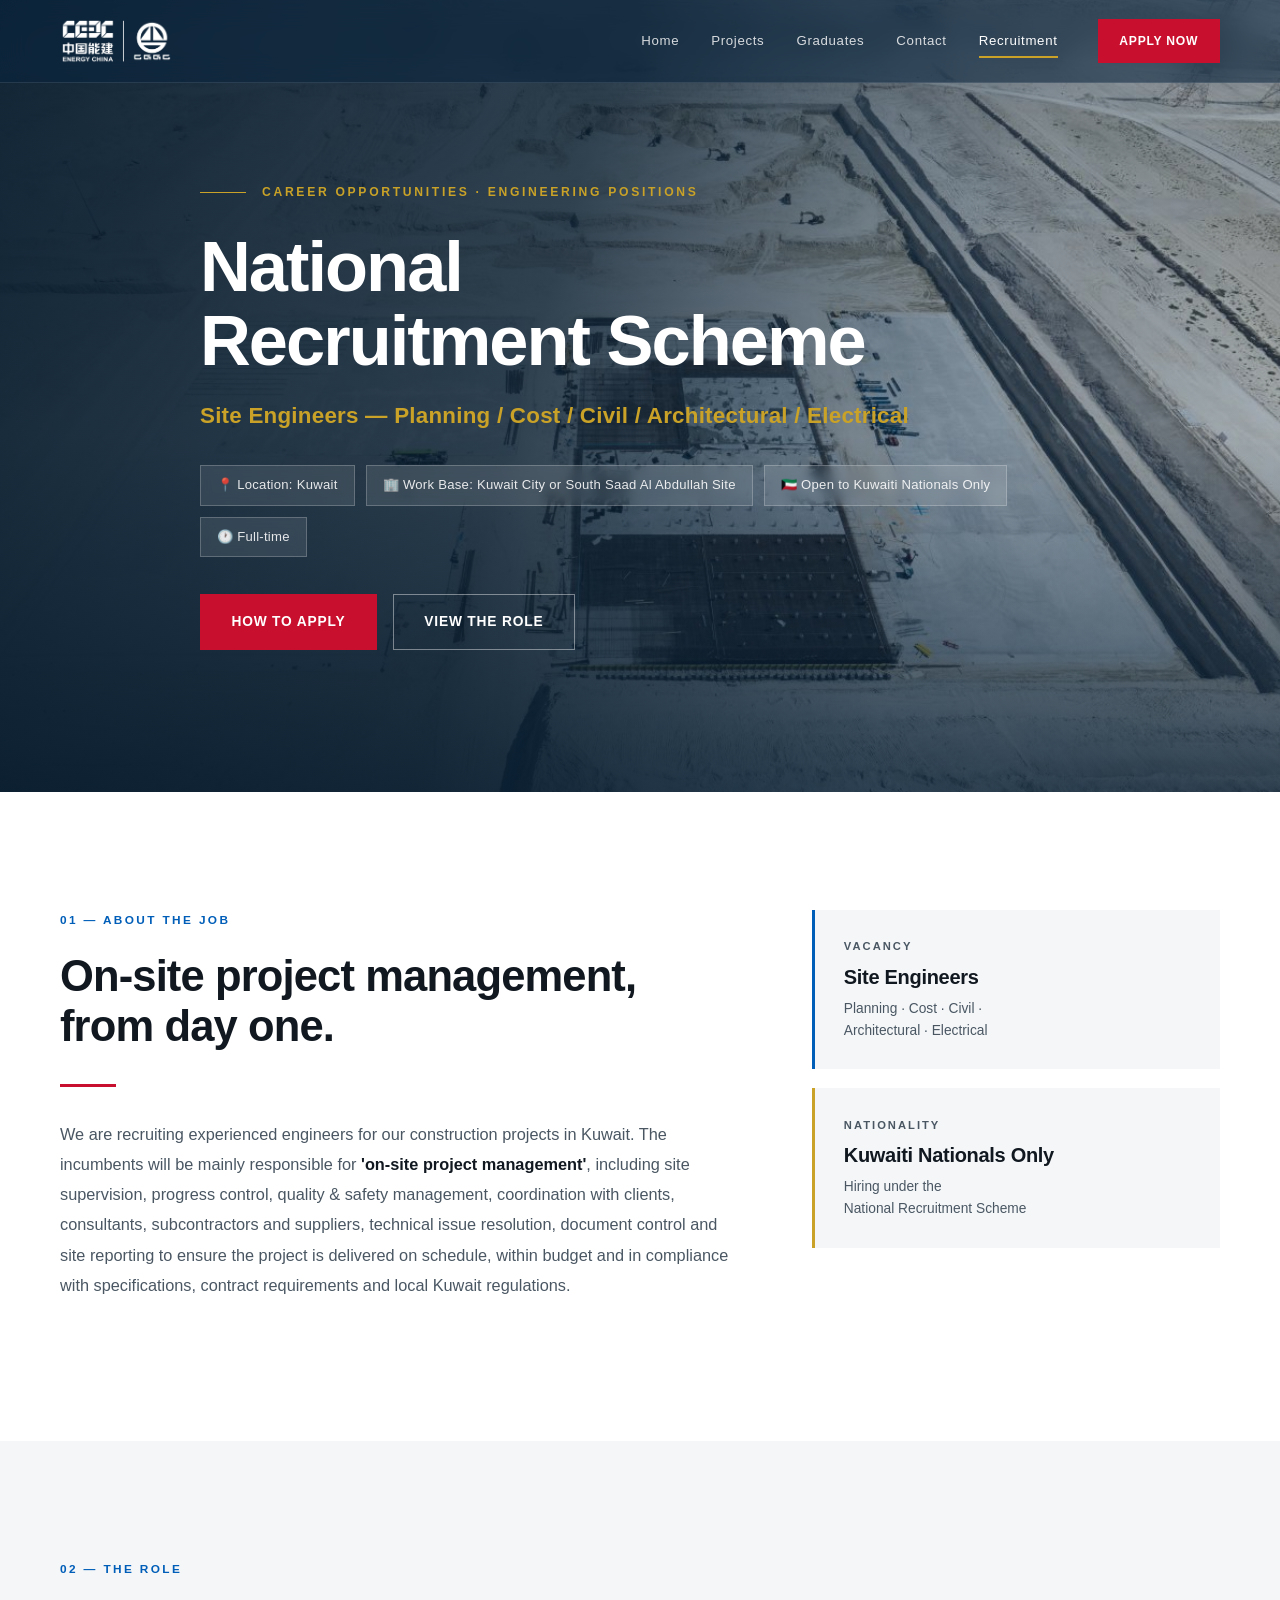
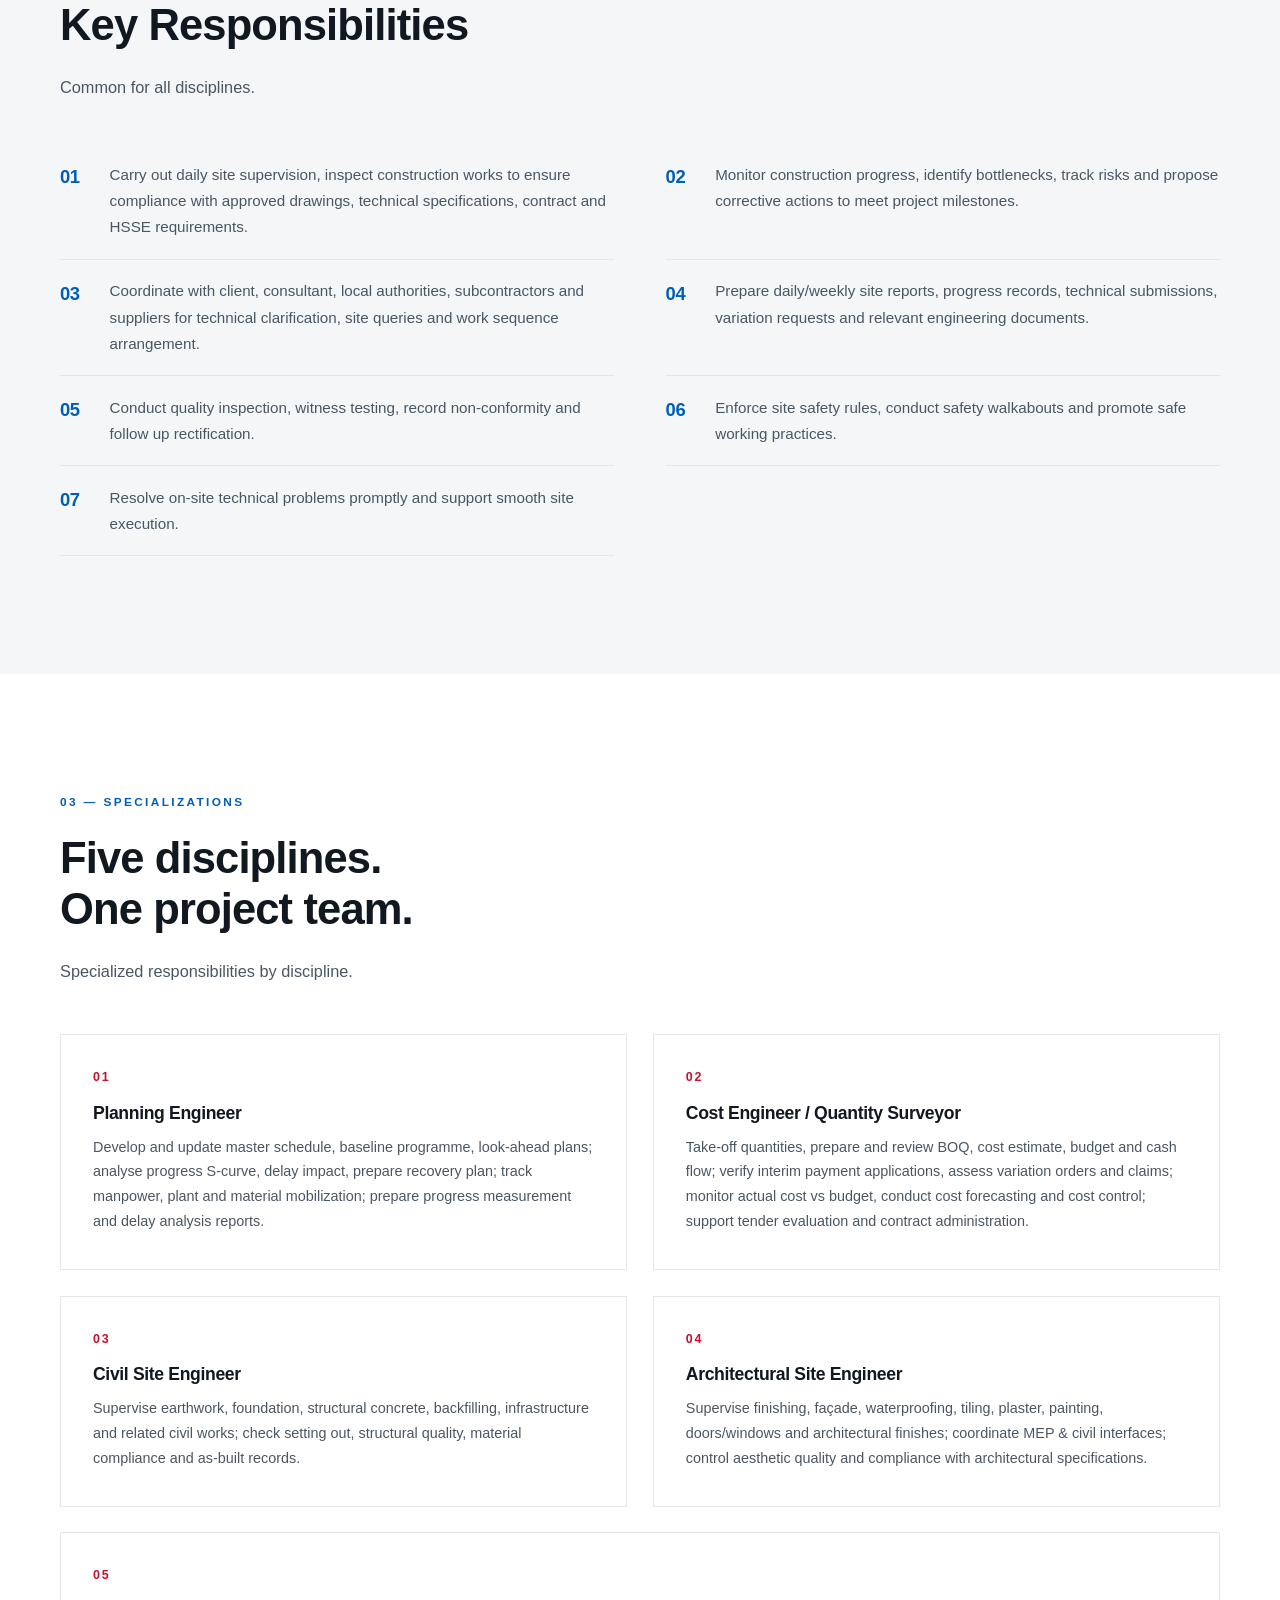
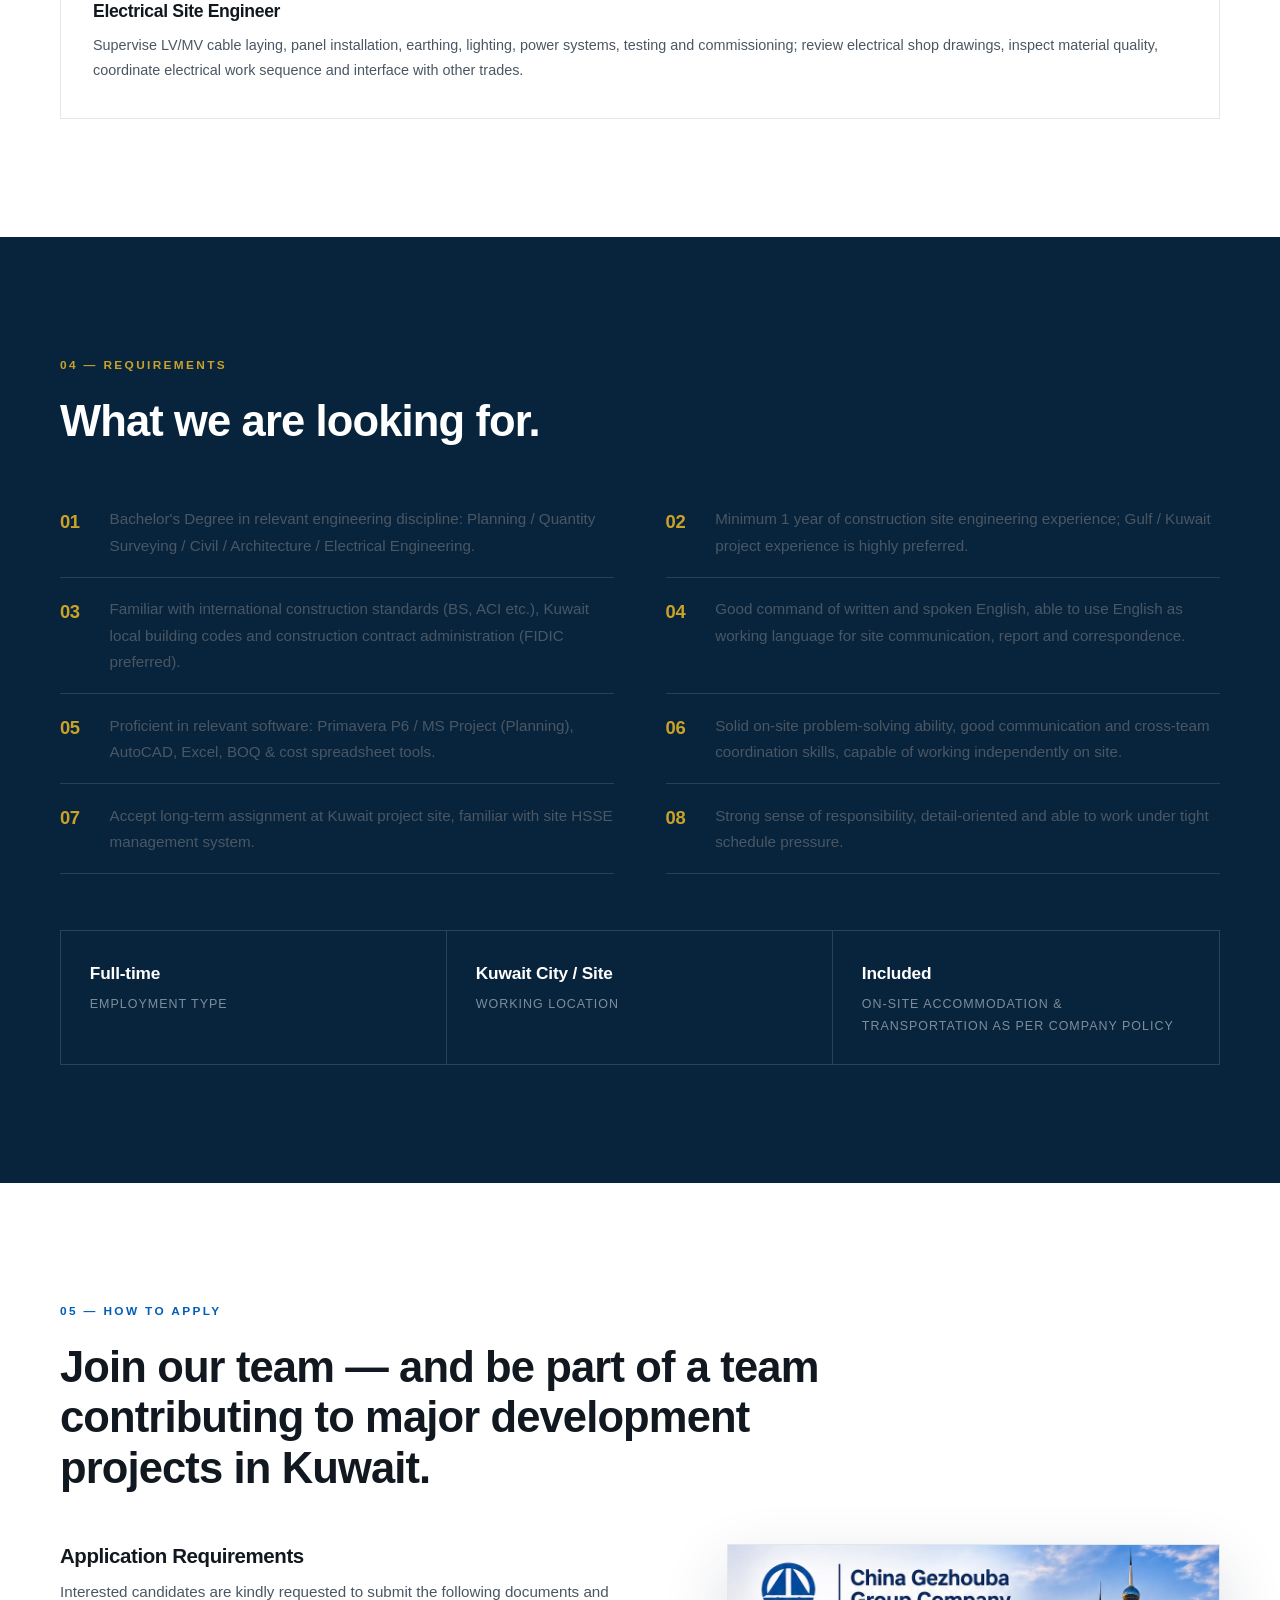
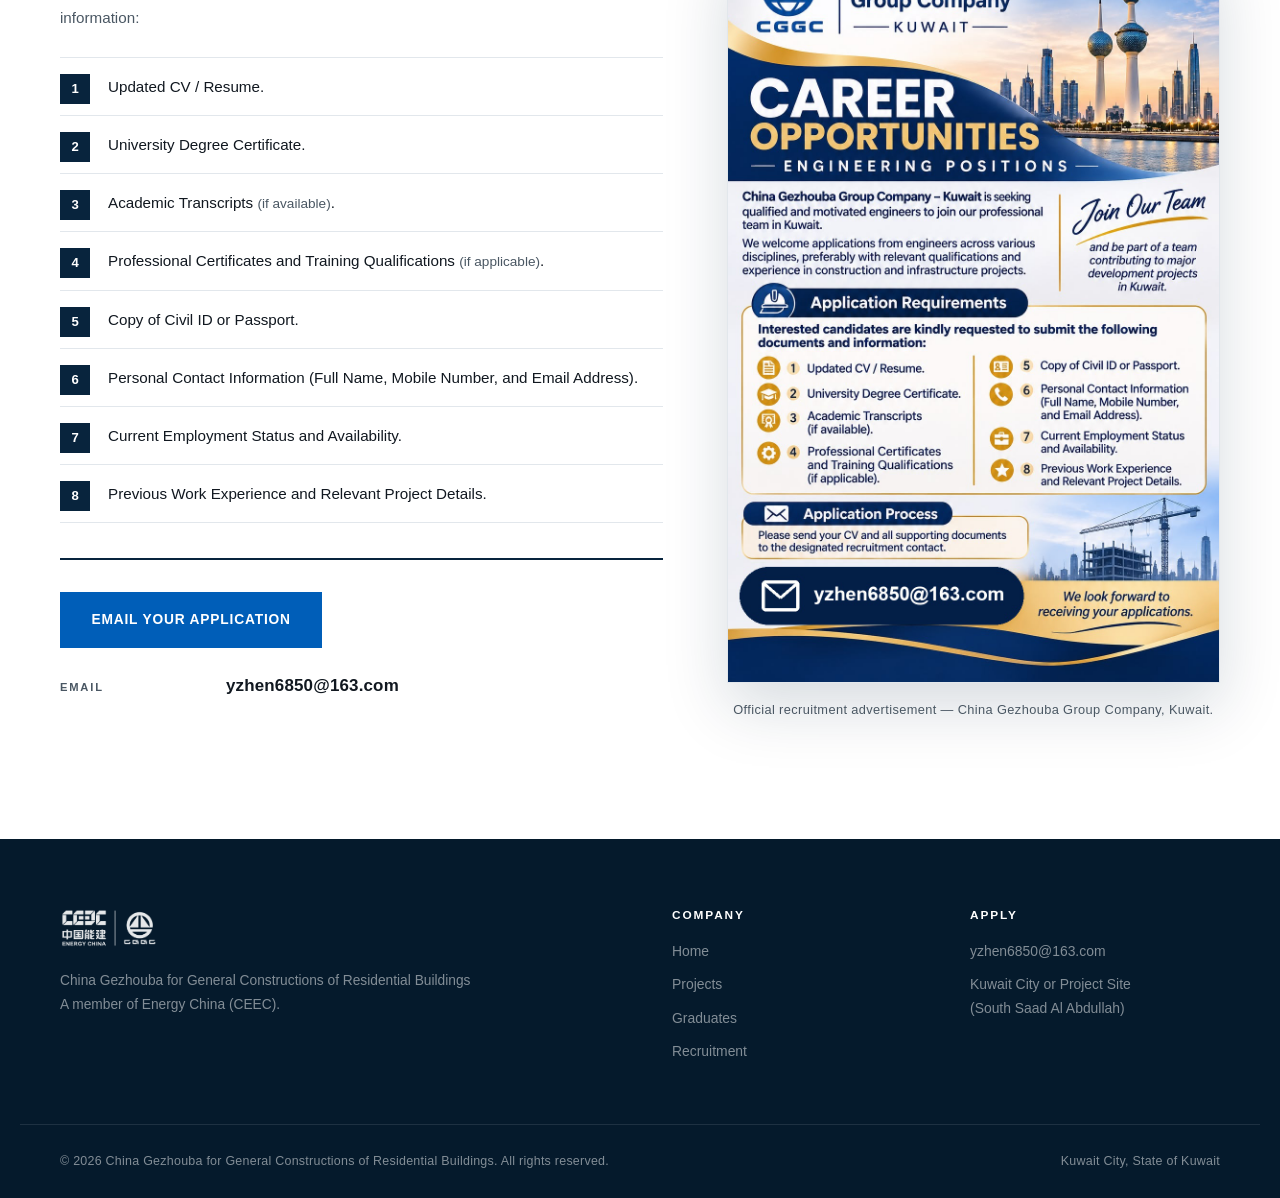
==== commit be1bbf01: "Recruitment contact: email-only (yzhen6850@163.com), remove phone number" ====
--- a/recruit.html
+++ b/recruit.html
@@ -190,10 +190,9 @@
           <li>Previous Work Experience and Relevant Project Details.</li>
         </ol>
         <div class="apply-cta">
-          <a class="btn btn-primary" href="mailto:yuanzhen@cggcintl.com?subject=Application%20-%20Site%20Engineer%20(National%20Recruitment%20Scheme)">Email Your Application</a>
+          <a class="btn btn-primary" href="mailto:yzhen6850@163.com?subject=Application%20-%20Site%20Engineer%20(National%20Recruitment%20Scheme)">Email Your Application</a>
           <div class="apply-contacts">
-            <p><span>Email</span><strong>yuanzhen@cggcintl.com</strong></p>
-            <p><span>Phone / WhatsApp</span><strong dir="ltr">+965 9889 3618</strong></p>
+            <p><span>Email</span><strong>yzhen6850@163.com</strong></p>
           </div>
         </div>
       </div>
@@ -222,7 +221,7 @@
       </div>
       <div>
         <h5>Apply</h5>
-        <a href="mailto:yuanzhen@cggcintl.com">yuanzhen@cggcintl.com</a>
+        <a href="mailto:yzhen6850@163.com">yzhen6850@163.com</a>
         <p class="footer-addr">Kuwait City or Project Site<br>(South Saad Al Abdullah)</p>
       </div>
     </div>
--- a/styles.css
+++ b/styles.css
@@ -354,3 +354,17 @@
   .hero-bg{animation:none}
   html{scroll-behavior:auto}
 }
+
+/* ---------- Signature Projects (light section) ---------- */
+.sig-grid{display:grid;grid-template-columns:repeat(3,1fr);gap:1.6rem}
+.sig-card{background:#fff;border:1px solid var(--line);overflow:hidden;display:flex;flex-direction:column;transition:border-color .35s,transform .35s var(--ease),box-shadow .35s}
+.sig-card:hover{border-color:rgba(0,94,184,.45);transform:translateY(-4px);box-shadow:0 18px 40px rgba(8,36,61,.10)}
+.sig-media{aspect-ratio:16/10;overflow:hidden;background:var(--navy-deep)}
+.sig-media img{width:100%;height:100%;object-fit:cover;transition:transform .8s var(--ease);filter:saturate(.95)}
+.sig-card:hover .sig-media img{transform:scale(1.05)}
+.sig-body{padding:1.5rem 1.6rem 1.8rem;display:flex;flex-direction:column;flex:1}
+.sig-tag{font-size:.68rem;font-weight:700;letter-spacing:.16em;text-transform:uppercase;color:var(--blue);margin-bottom:.7rem}
+.sig-body h3{font-size:1.12rem;margin-bottom:.55rem}
+.sig-desc{font-size:.88rem;line-height:1.7;color:var(--body)}
+@media(max-width:1080px){.sig-grid{grid-template-columns:1fr 1fr;gap:1.4rem}}
+@media(max-width:700px){.sig-grid{grid-template-columns:1fr;gap:1.4rem}}
